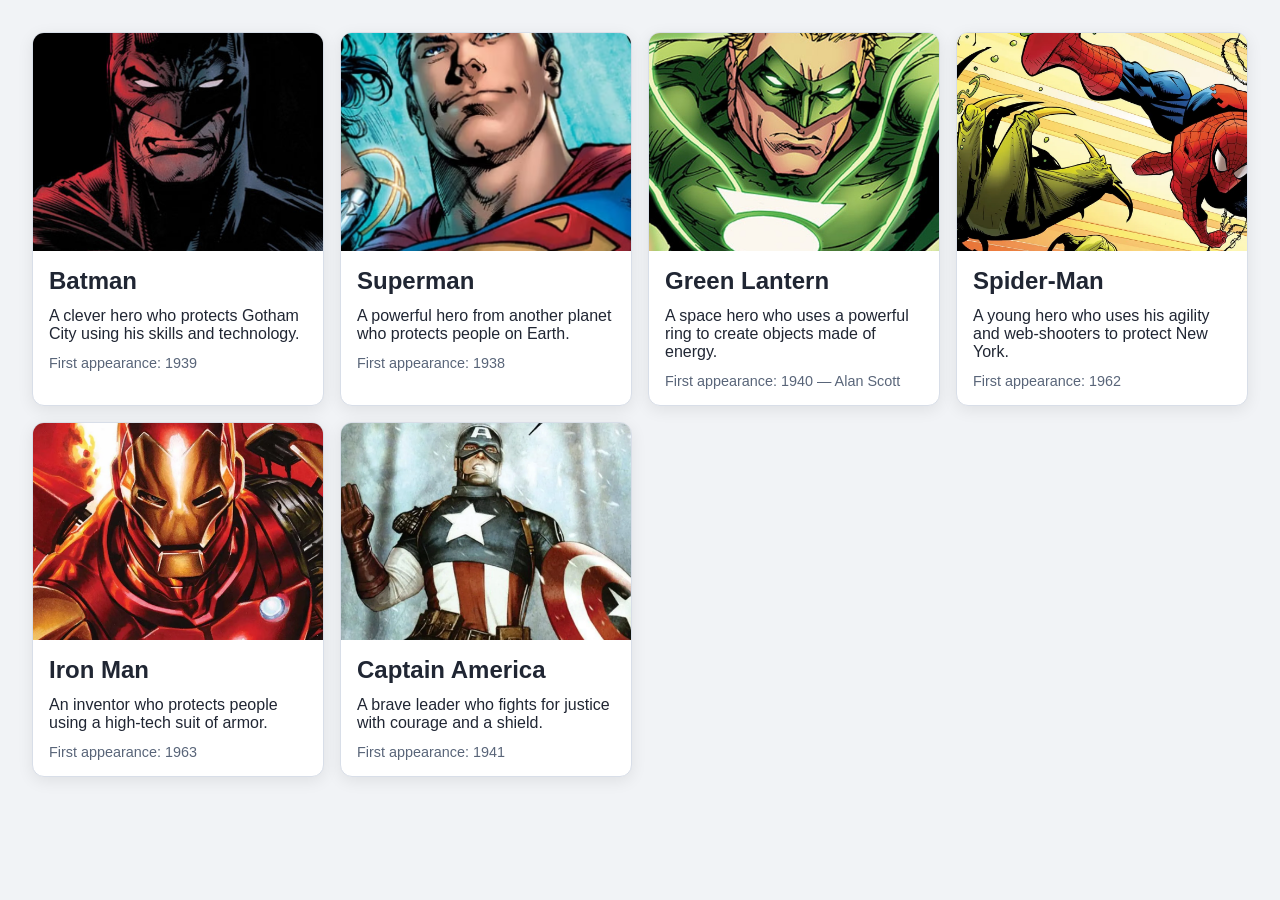
==== task3.html @ e7746e7e "Initial commit" ====
<!DOCTYPE html>
<html lang="en">
<head>
    <meta charset="UTF-8">
    <meta name="viewport" content="width=device-width, initial-scale=1.0">
    <title>Heroes</title>
    <link rel="stylesheet" href="style.css">
</head>
<body class="task3-body">

<main>
    <div class="heroes heroes--grid">

        <article class="hero-card hero-card--lead">
            <img src="images/batman.jpg" alt="Batman">
            <div class="hero-content">
                <h2>Batman</h2>
                <p>A clever hero who protects Gotham City using his skills and technology.</p>
                <time class="hero-date" datetime="1939">First appearance: 1939</time>
            </div>
        </article>

        <article class="hero-card">
            <img src="images/superman.png" alt="Superman">
            <div class="hero-content">
                <h2>Superman</h2>
                <p>A powerful hero from another planet who protects people on Earth.</p>
                <time class="hero-date" datetime="1938">First appearance: 1938</time>
            </div>
        </article>

        <article class="hero-card">
            <img src="images/green-lantern.jpg" alt="Green Lantern">
            <div class="hero-content">
                <h2>Green Lantern</h2>
                <p>A space hero who uses a powerful ring to create objects made of energy.</p>
                <time class="hero-date" datetime="1940">First appearance: 1940 — Alan Scott</time>
            </div>
        </article>

        <article class="hero-card">
            <img src="images/spider-man.webp" alt="Spider-Man">
            <div class="hero-content">
                <h2>Spider-Man</h2>
                <p>A young hero who uses his agility and web-shooters to protect New York.</p>
                <time class="hero-date" datetime="1962">First appearance: 1962</time>
            </div>
        </article>

        <article class="hero-card">
            <img src="images/iron-man.webp" alt="Iron Man">
            <div class="hero-content">
                <h2>Iron Man</h2>
                <p>An inventor who protects people using a high-tech suit of armor.</p>
                <time class="hero-date" datetime="1963">First appearance: 1963</time>
            </div>
        </article>

        <article class="hero-card">
            <img src="images/captain-america.webp" alt="Captain America">
            <div class="hero-content">
                <h2>Captain America</h2>
                <p>A brave leader who fights for justice with courage and a shield.</p>
                <time class="hero-date" datetime="1941">First appearance: 1941</time>
            </div>
        </article>

    </div>
</main>

</body>
</html>
---- style.css ----
:root {
    --color-white: #ffffff;
    --color-page: #f1f3f6;
    --color-text: #202633;
    --color-muted: #596579;
    --color-ink: #172033;
    --color-border: #d8dee8;
    --color-red: #ff0000;
    --color-blue: #3952a1;
    --color-yellow: #efc41c;
}

* {
    box-sizing: border-box;
}

body {
    margin: 0;
    color: var(--color-text);
    font-family: Arial, sans-serif;
}


.task1-body {
    display: flex;
    min-height: 100vh;
    align-items: center;
    justify-content: center;
    background-color: var(--color-page);
}

.grid-art {
    display: grid;
    grid-template-columns: repeat(6, minmax(0, 1fr));
    grid-template-rows: repeat(6, minmax(0, 1fr));
    gap: 8px;
    padding: 8px;
    width: min(80vw, 80vh);
    aspect-ratio: 1;
    background-color: var(--color-ink);
}

.red {
    grid-column: 1 / 4;
    grid-row: 4 / 7;
    background-color: var(--color-red);
}

.blue {
    grid-column: 1 / 3;
    grid-row: 1 / 4;
    background-color: var(--color-blue);
}

.yellow {
    grid-column: 3 / 5;
    grid-row: 2 / 4;
    background-color: var(--color-yellow);
}

.black {
    grid-column: 4 / 5;
    grid-row: 4 / 7;
    background-color: var(--color-ink);
}

.white1 {
    grid-column: 3 / 7;
    grid-row: 1 / 2;
    background-color: var(--color-white);
}

.white2 {
    grid-column: 5 / 7;
    grid-row: 2 / 5;
    background-color: var(--color-white);
}

.white3 {
    grid-column: 5 / 7;
    grid-row: 5 / 7;
    background-color: var(--color-white);
}


/* Общие стили Task 2 */

.task2-body {
    margin: 0;
    background-color: #f4f4f4;
    color: #222;
    font-family: Arial, sans-serif;
}

.task2-body main {
    display: flex;
    flex-direction: column;
    gap: 16px;
    padding: 16px;
}

.component {
    padding: 16px;
    border: 1px solid #ccc;
    border-radius: 6px;
    background-color: white;
}

.task2-body button {
    padding: 8px 12px;
    border: 1px solid #999;
    border-radius: 4px;
    background-color: #eee;
    color: #222;
    font: inherit;
    cursor: pointer;
}

/* Навигация */

.task2-body > header {
    background-color: #333;
}

.nav {
    display: flex;
    flex-wrap: wrap;
    align-items: center;
    gap: 16px;
    border: 0;
    border-radius: 0;
    background-color: #333;
}

.nav__logo,
.nav__links a {
    color: white;
    text-decoration: none;
}

.nav__logo {
    font-weight: bold;
}

.nav__links {
    display: flex;
    flex-wrap: wrap;
    gap: 12px;
}

.nav__actions {
    display: flex;
    gap: 8px;
    margin-left: auto;
}

/* Карточки */

.cards {
    display: flex;
    flex-wrap: wrap;
    align-items: stretch;
    gap: 16px;
}

.card {
    display: flex;
    flex: 1 1 15rem;
    flex-direction: column;
    gap: 12px;
    padding: 16px;
    border: 1px solid #ccc;
    border-radius: 6px;
    background-color: white;
}

.card__title,
.card__description {
    margin: 0;
}

.card__button {
    align-self: flex-start;
    margin-top: auto;
}

/* Пагинация */

.pagination {
    display: flex;
    flex-wrap: wrap;
    align-items: center;
    gap: 12px;
}

.pagination__controls {
    display: flex;
    flex: 1 1 16rem;
    align-items: center;
    justify-content: center;
    gap: 8px;
}

.pagination__pages {
    display: flex;
    gap: 8px;
}

.pagination__count {
    margin: 0 0 0 auto;
}

/* Комментарий */

.comment {
    display: flex;
    align-items: flex-start;
    gap: 12px;
}

.comment__avatar {
    display: flex;
    flex: 0 0 40px;
    align-items: center;
    justify-content: center;
    aspect-ratio: 1;
    border-radius: 50%;
    background-color: #ddd;
}

.comment__body {
    display: flex;
    flex: 1;
    flex-direction: column;
    min-width: 0;
    gap: 8px;
}

.comment__meta {
    display: flex;
    flex-wrap: wrap;
    justify-content: space-between;
    gap: 8px;
}

.comment__date,
.comment__text {
    margin: 0;
}

.comment__text {
    overflow-wrap: anywhere;
}

/* Тарифы */

.pricing {
    display: flex;
    flex-wrap: wrap;
    align-items: flex-end;
    gap: 16px;
}

.plan {
    display: flex;
    flex: 1 1 15rem;
    flex-direction: column;
    gap: 12px;
    padding: 16px;
    border: 1px solid #ccc;
    border-radius: 6px;
    background-color: white;
    text-align: center;
}

.plan p {
    margin: 0;
}

.plan__title {
    margin: 0;
}

.plan__button {
    margin-top: auto;
}

.plan--recommended {
    padding-top: 32px;
    padding-bottom: 32px;
    border-color: #777;
    background-color: #e8e8e8;
}


.task3-body {
    min-height: 100vh;
    padding: clamp(0.5rem, 3vw, 2rem);
    background-color: var(--color-page);
}

.heroes {
    display: grid;
    gap: 1rem;
}

.hero-card {
    display: flex;
    min-width: 0;
    flex-direction: column;
    overflow: hidden;
    border: 1px solid var(--color-border);
    border-radius: 0.75rem;
    background-color: var(--color-white);
    box-shadow: 0 0.25rem 1rem rgb(0 0 0 / 8%);
}

.hero-card img {
    display: block;
    width: 100%;
    aspect-ratio: 4 / 3;
    object-fit: cover;
}

.hero-content {
    display: flex;
    min-width: 0;
    flex-direction: column;
    align-items: flex-start;
    gap: 0.75rem;
    padding: 1rem;
    overflow-wrap: anywhere;
}

.hero-content h2,
.hero-content p {
    margin: 0;
}

.hero-date {
    color: var(--color-muted);
    font-size: 0.9rem;
}


.heroes--grid {
    grid-template-columns: repeat(
        auto-fit,
        minmax(min(100%, 15rem), 1fr)
    );
}


.heroes--list {
    grid-template-columns: 1fr;
}

.heroes--list .hero-card {
    flex-direction: row;
    flex-wrap: wrap;
    align-items: center;
    gap: 1rem;
    padding: 0.75rem;
}

.heroes--list .hero-card img {
    flex: 0 1 20%;
    width: 20%;
    aspect-ratio: 4 / 3;
    border-radius: 0.5rem;
}

.heroes--list .hero-content {
    flex: 1 1 12rem;
    padding: 0;
}

.heroes--list .hero-date {
    align-self: flex-end;
}


.heroes--magazine {
    grid-template-columns: repeat(
        auto-fit,
        minmax(min(100%, 7rem), 1fr)
    );
    grid-auto-flow: dense;
}

.heroes--magazine .hero-card--lead {
    grid-column: span 2;
    grid-row: span 2;
}

.heroes--magazine .hero-card--lead img {
    aspect-ratio: 16 / 9;
}

.heroes--magazine .hero-card--lead h2 {
    font-size: 1.6rem;
}
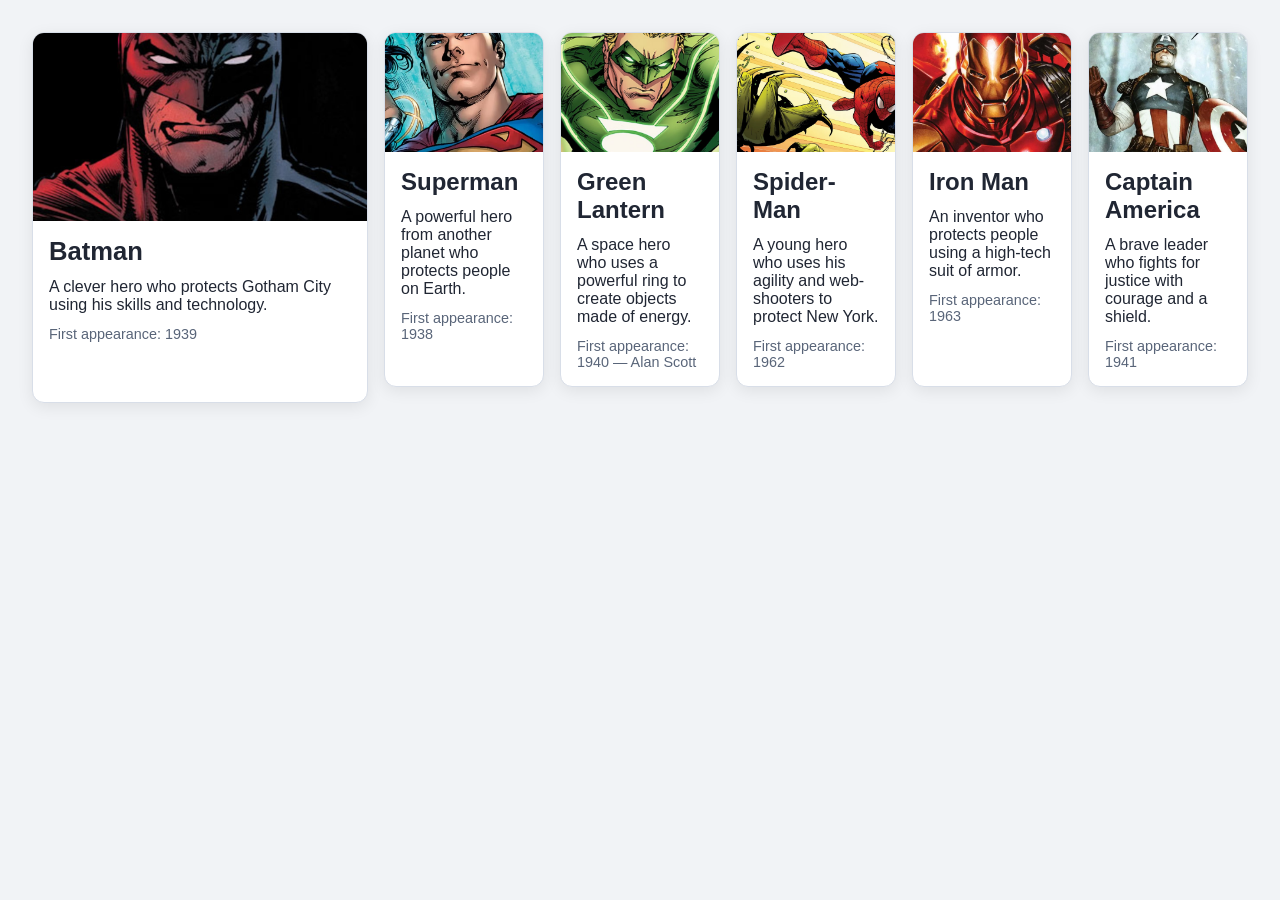
==== commit 2594ff0d: "Switch heroes to magazine layout" ====
--- a/task3.html
+++ b/task3.html
@@ -9,7 +9,7 @@
 <body class="task3-body">
 
 <main>
-    <div class="heroes heroes--grid">
+    <div class="heroes heroes--magazine">
 
         <article class="hero-card hero-card--lead">
             <img src="images/batman.jpg" alt="Batman">
